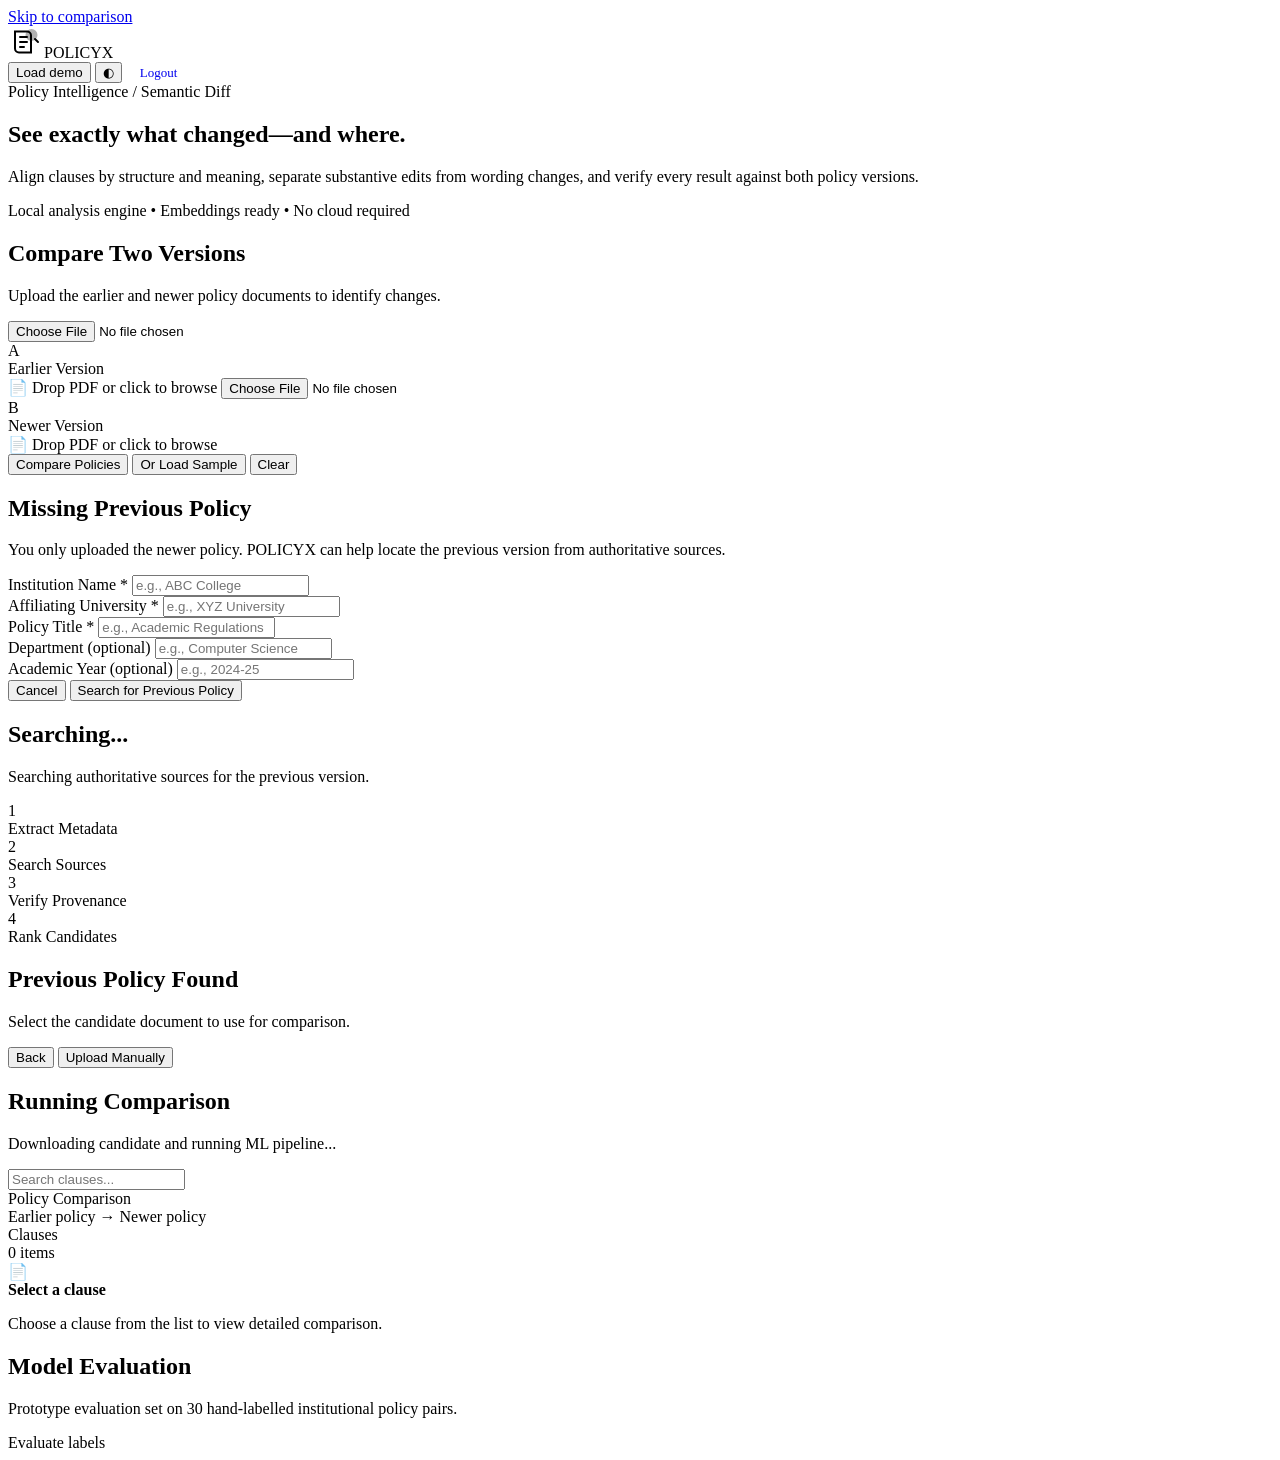
==== frontend/templates/index.html @ 413b100c "Initial commit: Institution Policy Comparison Assistant" ====
<!doctype html>
<html lang="en" data-theme="light">
<head>
<meta charset="utf-8">
<meta name="viewport" content="width=device-width,initial-scale=1">
<title>POLICYX — Institutional Policy Intelligence</title>
<link rel="preconnect" href="https://api.fontshare.com">
<link href="https://api.fontshare.com/v2/css?f[]=satoshi@400,500,700&f[]=general-sans@500,600,700&display=swap" rel="stylesheet">
<link rel="stylesheet" href="{{ url_for('static', filename='style.css') }}">
</head>
<body>
<a class="skip" href="#content">Skip to comparison</a>

<!-- ============================================================================
     HEADER — Premium Brand & Actions
     ============================================================================ -->
<header>
<div class="header-content">
<div class="brand">
<svg class="mark" aria-label="POLICYX" viewBox="0 0 32 32" fill="none" width="32" height="32">
<path d="M7 5.5h12a4 4 0 0 1 4 4v17H11a4 4 0 0 1-4-4v-17Z" stroke="currentColor" stroke-width="2"/>
<path d="M12 11h7M12 16h7M12 21h4" stroke="currentColor" stroke-width="2" stroke-linecap="round"/>
<circle cx="23.5" cy="9" r="5" fill="currentColor" opacity="0.3" stroke="currentColor" stroke-width="2"/>
<path d="m27 13 3 3" stroke="currentColor" stroke-width="2" stroke-linecap="round"/>
</svg>
<span>POLICYX</span>
</div>
<div class="header-actions">
<button id="demo" class="btn btn-secondary">Load demo</button>
<button id="theme" class="icon-btn" aria-label="Switch color theme" title="Switch theme">◐</button>
<a href="/logout" class="btn btn-secondary" style="font-size:13px;padding:6px 14px;text-decoration:none">Logout</a>
</div>
</div>
</header>

<!-- ============================================================================
     MAIN CONTENT
     ============================================================================ -->
<main id="content">

<!-- Intro Section -->
<section class="intro">
<div class="eyebrow">Policy Intelligence / Semantic Diff</div>
<h1>See exactly what changed—and where.</h1>
<p>Align clauses by structure and meaning, separate substantive edits from wording changes, and verify every result against both policy versions.</p>
<div class="system-status">
<span class="status-dot"></span>
Local analysis engine • Embeddings ready • No cloud required
</div>
</section>

<!-- Upload Workspace -->
<section class="upload-workspace">
<div class="upload-header">
<h2>Compare Two Versions</h2>
<p>Upload the earlier and newer policy documents to identify changes.</p>
</div>

<div class="upload-shell">
<div class="upload-boxes">
<label class="upload" id="uploadA">
<input type="file" id="oldFile" accept=".pdf">
<div class="upload-label">A</div>
<div class="upload-label-text">Earlier Version</div>
<span class="upload-icon">📄</span>
<span class="upload-hint">Drop PDF or click to browse</span>
<span id="oldName" class="file-name"></span>
</label>

<label class="upload" id="uploadB">
<input type="file" id="newFile" accept=".pdf">
<div class="upload-label">B</div>
<div class="upload-label-text">Newer Version</div>
<span class="upload-icon">📄</span>
<span class="upload-hint">Drop PDF or click to browse</span>
<span id="newName" class="file-name"></span>
</label>
</div>
</div>

<div class="action-stack">
<button id="compare" class="btn btn-primary">Compare Policies</button>
<button id="demo-alt" class="btn btn-secondary">Or Load Sample</button>
<button id="clear" class="btn btn-ghost">Clear</button>
</div>
</section>

<div id="notice" class="notice" role="status" aria-live="polite"></div>

<!-- ============================================================================
     INVESTIGATION MODE — Missing Previous Policy Dialog
     ============================================================================ -->
<div id="investigation-overlay" class="investigation-overlay hidden">
  <div class="investigation-dialog">
    
    <!-- Step 1: Two Questions -->
    <div id="inv-step-questions" class="inv-step">
      <div class="inv-header">
        <h2>Missing Previous Policy</h2>
        <p>You only uploaded the newer policy. POLICYX can help locate the previous version from authoritative sources.</p>
      </div>

      <div class="inv-body">
        <div class="inv-form-group">
          <label for="inv-institution">Institution Name *</label>
          <input type="text" id="inv-institution" placeholder="e.g., ABC College" required>
        </div>

        <div class="inv-form-group">
          <label for="inv-university">Affiliating University *</label>
          <input type="text" id="inv-university" placeholder="e.g., XYZ University" required>
        </div>

        <div class="inv-form-group">
          <label for="inv-policy-title">Policy Title *</label>
          <input type="text" id="inv-policy-title" placeholder="e.g., Academic Regulations" required>
        </div>

        <div class="inv-form-row">
          <div class="inv-form-group">
            <label for="inv-department">Department <span class="optional">(optional)</span></label>
            <input type="text" id="inv-department" placeholder="e.g., Computer Science">
          </div>

          <div class="inv-form-group">
            <label for="inv-year">Academic Year <span class="optional">(optional)</span></label>
            <input type="text" id="inv-year" placeholder="e.g., 2024-25">
          </div>
        </div>
      </div>

      <div class="inv-footer">
        <button id="inv-cancel-btn" class="btn btn-ghost">Cancel</button>
        <button id="inv-search-btn" class="btn btn-primary">Search for Previous Policy</button>
      </div>
    </div>

    <!-- Step 2: Progress -->
    <div id="inv-step-progress" class="inv-step hidden">
      <div class="inv-header">
        <h2>Searching...</h2>
        <p id="inv-progress-status">Searching authoritative sources for the previous version.</p>
      </div>

      <div class="inv-body">
        <div class="inv-progress-steps">
          <div class="inv-progress-step" data-state="idle">
            <div class="inv-progress-icon">1</div>
            <div class="inv-progress-label">Extract Metadata</div>
          </div>
          <div class="inv-progress-step" data-state="idle">
            <div class="inv-progress-icon">2</div>
            <div class="inv-progress-label">Search Sources</div>
          </div>
          <div class="inv-progress-step" data-state="idle">
            <div class="inv-progress-icon">3</div>
            <div class="inv-progress-label">Verify Provenance</div>
          </div>
          <div class="inv-progress-step" data-state="idle">
            <div class="inv-progress-icon">4</div>
            <div class="inv-progress-label">Rank Candidates</div>
          </div>
        </div>
      </div>
    </div>

    <!-- Step 3: Candidate Selection -->
    <div id="inv-step-candidates" class="inv-step hidden">
      <div class="inv-header">
        <h2>Previous Policy Found</h2>
        <p>Select the candidate document to use for comparison.</p>
      </div>

      <div class="inv-body">
        <div id="inv-candidates-list" class="inv-candidates-list">
          <!-- Populated by JS -->
        </div>
      </div>

      <div class="inv-footer">
        <button id="inv-back-btn" class="btn btn-ghost">Back</button>
        <button id="inv-manual-btn" class="btn btn-secondary">Upload Manually</button>
      </div>
    </div>

    <!-- Step 4: Final Progress (Download + Compare) -->
    <div id="inv-step-comparing" class="inv-step hidden">
      <div class="inv-header">
        <h2>Running Comparison</h2>
        <p id="inv-compare-status">Downloading candidate and running ML pipeline...</p>
      </div>

      <div class="inv-body">
        <div class="inv-spinner-large"></div>
      </div>
    </div>

  </div>
</div>

<!-- Stats Section -->
<section id="stats" class="stats" aria-label="Comparison statistics"></section>

<!-- Toolbar -->
<section id="toolbar" class="toolbar hidden">
<div id="filters" class="filters" aria-label="Filter changes"></div>
<input id="search" class="search" type="search" placeholder="Search clauses..." aria-label="Search changes">
</section>

<!-- Comparison Results -->
<section id="results-wrapper" class="comparison-section hidden">
<div class="comparison-header">
<div class="comparison-title">Policy Comparison</div>
<div class="comparison-meta">
<span id="oldHead">Earlier policy</span> → <span id="newHead">Newer policy</span>
</div>
</div>

<div class="comparison-workspace">
<!-- Clause Navigator Sidebar -->
<aside class="clause-navigator">
<div class="navigator-header">
<div class="navigator-title">Clauses</div>
<div class="navigator-count"><span id="clause-count">0</span> items</div>
</div>
<div id="clause-list" class="clause-list" role="listbox" aria-label="Clause navigation">
<!-- Populated by JS -->
</div>
</aside>

<!-- Main Comparison View -->
<main class="comparison-main">
<div id="clause-detail" class="clause-detail">
<div class="empty-state">
<div class="empty-state-graphic">📄</div>
<b>Select a clause</b>
<p>Choose a clause from the list to view detailed comparison.</p>
</div>
</div>
</main>
</div>
</section>

<!-- Evaluation Section -->
<section class="eval">
<h2>Model Evaluation</h2>
<p>Prototype evaluation set on 30 hand-labelled institutional policy pairs.</p>
<div id="evalResult" class="eval-result"></div>
<label class="btn btn-secondary">
Evaluate labels
<input id="evalFile" type="file" accept=".csv" hidden>
</label>
</section>

</main>

<!-- ============================================================================
     JAVASCRIPT — Premium Frontend Logic
     ============================================================================ -->
<script>
let data = null, active = 'all', selectedClauseIndex = null;
const $ = s => document.querySelector(s);
const esc = s => (s ?? '').replace(/[&<>"']/g, c => ({'&':'&amp;','<':'&lt;','>':'&gt;','"':'&quot;',"'":'&#39;'}[c]));

function setNotice(msg, type = 'ok') {
  const n = $('#notice');
  n.textContent = msg;
  n.className = 'notice show ' + type;
  if (type !== 'loading') setTimeout(() => n.classList.remove('show'), 4000);
}

function showStats() {
  const labels = [['substantive','Substantive'],['wording_only','Wording only'],['added','Added'],['removed','Removed'],['unchanged','Unchanged']];
  $('#stats').innerHTML = labels.map(([k,l]) => `<div class="stat"><div class="stat-value">${data?.stats?.[k]||0}</div><div class="stat-label">${l}</div></div>`).join('');
  $('#stats').classList.remove('hidden');
}

function showFilters() {
  const fs = [['all','All'],['substantive','Substantive'],['wording_only','Wording only'],['added','Added'],['removed','Removed'],['unchanged','Unchanged']];
  $('#filters').innerHTML = fs.map(([k,l]) => `<button class="chip ${active===k?'active':''}" data-filter="${k}">${l}</button>`).join('');
  document.querySelectorAll('[data-filter]').forEach(b => {b.onclick = () => {active = b.dataset.filter; showFilters(); renderNavigator();}});
}

function renderNavigator() {
  if (!data) return;
  let rows = data.rows;
  if (active !== 'all') rows = rows.filter(r => r.change_type === active);
  const q = $('#search').value.toLowerCase();
  if (q) rows = rows.filter(r => `${r.heading_a} ${r.heading_b} ${r.text_a} ${r.text_b}`.toLowerCase().includes(q));
  
  $('#clause-count').textContent = rows.length;
  
  $('#clause-list').innerHTML = rows.map((r, i) => {
    const type = r.change_type === 'wording_only' ? 'wording_only' : r.change_type;
    const isSelected = selectedClauseIndex === i;
    const badge_label = type === 'wording_only' ? 'WO' : type[0].toUpperCase();
    return `<div class="clause-item ${isSelected ? 'active' : ''}" data-index="${i}" role="option" aria-selected="${isSelected}">
      <div class="clause-item-header">
        <span class="clause-badge ${type}">${badge_label}</span>
        <span class="clause-title">${esc(r.heading_a || 'Unnamed')}</span>
      </div>
      <div class="clause-meta-nav">${r.match_score ? `Match ${r.match_score}%` : ''}</div>
    </div>`;
  }).join('');
  
  document.querySelectorAll('.clause-item').forEach((el, i) => {
    el.onclick = () => selectClause(i);
  });
}

function selectClause(index) {
  let rows = data.rows;
  if (active !== 'all') rows = rows.filter(r => r.change_type === active);
  const q = $('#search').value.toLowerCase();
  if (q) rows = rows.filter(r => `${r.heading_a} ${r.heading_b} ${r.text_a} ${r.text_b}`.toLowerCase().includes(q));
  
  const row = rows[index];
  if (!row) return;
  
  selectedClauseIndex = index;
  renderNavigator();
  renderClauseDetail(row);
}

function renderClauseDetail(r) {
  const type = r.change_type === 'wording_only' ? 'wording_only' : r.change_type;
  const badge_label = type === 'wording_only' ? 'Wording only' : (type.charAt(0).toUpperCase() + type.slice(1));
  const score_html = r.match_score ? `<div class="detail-meta">Match score: ${r.match_score}%</div>` : '';
  
  let detailHtml = `<div class="clause-detail-content">
    <div class="detail-header">
      <h2>${esc(r.heading_a || 'Unnamed Clause')}</h2>
      <span class="badge ${type}">${badge_label}</span>
    </div>
    ${score_html}
    ${r.summary ? `<div class="detail-summary"><strong>Change:</strong> ${esc(r.summary)}</div>` : ''}
  `;
  
  // Two-column view for matched pairs, single view for added/removed
  if (r.text_a && r.text_b) {
    detailHtml += `
    <div class="detail-comparison">
      <div class="detail-pane">
        <div class="detail-pane-header">Earlier Policy</div>
        <div class="detail-pane-meta">${esc(r.doc_a || 'Version A')} • Page ${r.page_a}</div>
        <div class="detail-clause-text">${esc(r.text_a)}</div>
      </div>
      <div class="detail-pane">
        <div class="detail-pane-header">Newer Policy</div>
        <div class="detail-pane-meta">${esc(r.doc_b || 'Version B')} • Page ${r.page_b || 'N/A'}</div>
        <div class="detail-clause-text">${esc(r.text_b)}</div>
      </div>
    </div>
    `;
  } else if (r.text_a && !r.text_b) {
    detailHtml += `
    <div class="detail-removed">
      <div class="detail-pane-header">Removed from Newer Version</div>
      <div class="detail-pane-meta">${esc(r.doc_a || 'Version A')} • Page ${r.page_a}</div>
      <div class="detail-clause-text">${esc(r.text_a)}</div>
    </div>
    `;
  } else if (!r.text_a && r.text_b) {
    detailHtml += `
    <div class="detail-added">
      <div class="detail-pane-header">Added in Newer Version</div>
      <div class="detail-pane-meta">${esc(r.doc_b || 'Version B')} • Page ${r.page_b || 'N/A'}</div>
      <div class="detail-clause-text">${esc(r.text_b)}</div>
    </div>
    `;
  }
  
  if (r.signals?.length) {
    detailHtml += `<div class="detail-signals">
      <div class="signals-title">Detected Signals</div>
      ${r.signals.map(s => `<div class="signal-item"><span class="signal-type">${esc(s.type)}</span>: ${esc(s.desc)}</div>`).join('')}
    </div>`;
  }
  
  detailHtml += `</div>`;
  
  $('#clause-detail').innerHTML = detailHtml;
}

function load(d) {
  data = d;
  active = 'all';
  selectedClauseIndex = null;
  $('#oldHead').textContent = d.stats.doc_a_name;
  $('#newHead').textContent = d.stats.doc_b_name;
  $('#results-wrapper').classList.remove('hidden');
  $('#toolbar').classList.remove('hidden');
  showStats();
  showFilters();
  renderNavigator();
  if (data.rows.length > 0) selectClause(0);
  setNotice(`Compared: ${d.stats.doc_a_name} vs ${d.stats.doc_b_name}`, 'ok');
  document.querySelector('html').scrollIntoView({behavior: 'smooth'});
}

$('#oldFile').onchange = e => $('#oldName').textContent = e.target.files[0]?.name || '';
$('#newFile').onchange = e => $('#newName').textContent = e.target.files[0]?.name || '';

$('#clear').onclick = () => {
  data = null;
  selectedClauseIndex = null;
  $('#oldFile').value = $('#newFile').value = '';
  $('#oldName').textContent = $('#newName').textContent = '';
  $('#stats').classList.add('hidden');
  $('#toolbar').classList.add('hidden');
  $('#results-wrapper').classList.add('hidden');
  setNotice('', 'ok');
};

$('#compare').onclick = async () => {
  const a = $('#oldFile').files[0], b = $('#newFile').files[0];
  if (!a || !b) return setNotice('Select both policy versions first.', 'error');
  const btn = $('#compare');
  btn.disabled = true;
  btn.textContent = 'Comparing…';
  setNotice('Analyzing policies...', 'loading');
  try {
    const f = new FormData();
    f.append('policy_a', a);
    f.append('policy_b', b);
    const r = await fetch('/compare', {method:'POST', body:f});
    const d = await r.json();
    if (!r.ok) throw new Error(d.error || 'Comparison failed');
    load(d);
  } catch(e) {
    setNotice('Error: ' + e.message, 'error');
  } finally {
    btn.disabled = false;
    btn.textContent = 'Compare Policies';
  }
};

$('#demo').onclick = $('#demo-alt').onclick = async () => {
  const btn = $('#demo');
  btn.disabled = true;
  btn.textContent = 'Loading…';
  setNotice('Loading sample policies...', 'loading');
  try {
    const r = await fetch('/sample');
    const d = await r.json();
    if (!r.ok) throw new Error('Failed to load');
    load(d);
  } catch(e) {
    setNotice('Error: ' + e.message, 'error');
  } finally {
    btn.disabled = false;
    btn.textContent = 'Load demo';
  }
};

$('#search').oninput = renderNavigator;

let theme = matchMedia('(prefers-color-scheme:dark)').matches ? 'dark' : 'light';
document.documentElement.dataset.theme = theme;
$('#theme').onclick = () => {
  theme = theme === 'dark' ? 'light' : 'dark';
  document.documentElement.dataset.theme = theme;
};

// ═══════════════════════════════════════════════════════════════════════════
// INVESTIGATION MODE
// ═══════════════════════════════════════════════════════════════════════════

let invSessionId = null;
let invCandidates = [];

// Show investigation dialog when user clicks Compare with only one PDF uploaded
document.getElementById('compare').addEventListener('click', async () => {
  const oldFile = document.getElementById('oldFile').files[0];
  const newFile = document.getElementById('newFile').files[0];

  // Normal two-PDF flow
  if (oldFile && newFile) {
    await runComparison();
    return;
  }

  // Investigation mode — only newFile
  if (!oldFile && newFile) {
    showInvestigationDialog(newFile);
    return;
  }

  // Error: no files or only oldFile
  if (!oldFile && !newFile) {
    showNotice('Please upload at least the newer policy PDF.', 'error');
    return;
  }

  if (oldFile && !newFile) {
    showNotice('Please upload the newer policy as well, or use investigation mode.', 'error');
    return;
  }
});

function showInvestigationDialog(newerFile) {
  invSessionId = null;
  invCandidates = [];

  // Upload the newer file to start investigation session
  const fd = new FormData();
  fd.append('newer_policy', newerFile);

  fetch('/investigate/start', { method: 'POST', body: fd })
    .then(r => r.json())
    .then(data => {
      if (data.ok) {
        invSessionId = data.session_id;
        document.getElementById('investigation-overlay').classList.remove('hidden');
        showInvStep('questions');
      } else {
        showNotice(data.error || 'Failed to start investigation.', 'error');
      }
    })
    .catch(() => showNotice('Network error starting investigation.', 'error'));
}

function showInvStep(step) {
  document.querySelectorAll('.inv-step').forEach(s => s.classList.add('hidden'));
  if (step === 'questions')  document.getElementById('inv-step-questions').classList.remove('hidden');
  if (step === 'progress')   document.getElementById('inv-step-progress').classList.remove('hidden');
  if (step === 'candidates') document.getElementById('inv-step-candidates').classList.remove('hidden');
  if (step === 'comparing')  document.getElementById('inv-step-comparing').classList.remove('hidden');
}

function closeInvestigation() {
  if (invSessionId) {
    fetch('/investigate/cancel', {
      method: 'POST',
      headers: { 'Content-Type': 'application/json' },
      body: JSON.stringify({ session_id: invSessionId }),
    });
  }
  document.getElementById('investigation-overlay').classList.add('hidden');
  invSessionId = null;
  invCandidates = [];
}

document.getElementById('inv-cancel-btn').addEventListener('click', closeInvestigation);
document.getElementById('inv-manual-btn').addEventListener('click', closeInvestigation);

document.getElementById('inv-search-btn').addEventListener('click', async () => {
  const institution = document.getElementById('inv-institution').value.trim();
  const university  = document.getElementById('inv-university').value.trim();
  const policyTitle = document.getElementById('inv-policy-title').value.trim();
  const department  = document.getElementById('inv-department').value.trim();
  const year        = document.getElementById('inv-year').value.trim();

  if (!institution || !university || !policyTitle) {
    alert('Institution, University, and Policy Title are required.');
    return;
  }

  showInvStep('progress');
  updateInvProgress(1, 'active');

  try {
    const res = await fetch('/investigate/context', {
      method: 'POST',
      headers: { 'Content-Type': 'application/json' },
      body: JSON.stringify({
        session_id: invSessionId,
        institution_name: institution,
        affiliating_university: university,
        policy_title: policyTitle,
        department,
        academic_year: year,
      }),
    });

    const data = await res.json();

    if (!data.ok) {
      showNotice(data.error || 'Search failed.', 'error');
      closeInvestigation();
      return;
    }

    // All steps complete
    updateInvProgress(1, 'done');
    updateInvProgress(2, 'done');
    updateInvProgress(3, 'done');
    updateInvProgress(4, 'done');

    invCandidates = data.candidates || [];

    if (invCandidates.length === 0) {
      showNotice('No candidates found. Please upload the previous policy manually.', 'warning');
      closeInvestigation();
      return;
    }

    // Show candidates
    showInvStep('candidates');
    renderCandidates(invCandidates);

  } catch (err) {
    showNotice('Network error during search.', 'error');
    closeInvestigation();
  }
});

function updateInvProgress(stepNum, state) {
  const steps = document.querySelectorAll('.inv-progress-step');
  if (steps[stepNum - 1]) {
    steps[stepNum - 1].dataset.state = state;
  }
}

function renderCandidates(candidates) {
  const list = document.getElementById('inv-candidates-list');
  list.innerHTML = '';

  candidates.forEach((c, idx) => {
    const card = document.createElement('div');
    card.className = 'inv-candidate-card';
    card.innerHTML = `
      <div class="inv-candidate-header">
        <div class="inv-candidate-title">${escapeHtml(c.document_title || 'Untitled')}</div>
        <span class="inv-badge inv-badge-${provenanceBadgeClass(c.provenance_status)}">${c.provenance_status || 'UNVERIFIED'}</span>
      </div>
      <div class="inv-candidate-body">
        <div class="inv-candidate-row"><strong>Source:</strong> <a href="${escapeHtml(c.source_url)}" target="_blank" rel="noopener">${escapeHtml(c.source_domain)}</a></div>
        <div class="inv-candidate-row"><strong>Type:</strong> ${escapeHtml(c.source_type)}</div>
        ${c.source_verification && c.source_verification.signals ? `
          <details class="inv-candidate-signals">
            <summary>Provenance Signals (${c.source_verification.signals.length})</summary>
            <ul>
              ${c.source_verification.signals.map(s => `<li>${escapeHtml(s)}</li>`).join('')}
            </ul>
          </details>
        ` : ''}
      </div>
      <div class="inv-candidate-footer">
        <button class="btn btn-primary btn-sm inv-use-btn" data-idx="${idx}">Use This Policy</button>
      </div>
    `;
    list.appendChild(card);
  });

  // Attach click handlers
  document.querySelectorAll('.inv-use-btn').forEach(btn => {
    btn.addEventListener('click', () => confirmCandidate(parseInt(btn.dataset.idx)));
  });
}

function provenanceBadgeClass(status) {
  if (status === 'VERIFIED_PROVENANCE') return 'verified';
  if (status === 'STRONG_PROVENANCE')   return 'strong';
  if (status === 'LIMITED_PROVENANCE')  return 'limited';
  return 'unverified';
}

async function confirmCandidate(idx) {
  showInvStep('comparing');

  try {
    const res = await fetch('/investigate/confirm', {
      method: 'POST',
      headers: { 'Content-Type': 'application/json' },
      body: JSON.stringify({
        session_id: invSessionId,
        candidate_index: idx,
      }),
    });

    const data = await res.json();

    if (!data.ok) {
      showNotice(data.error || 'Comparison failed.', 'error');
      closeInvestigation();
      return;
    }

    // Success — display results
    closeInvestigation();
    displayResults(data.stats, data.rows);
    showNotice('Comparison complete! Previous policy discovered and verified.', 'success');

  } catch (err) {
    showNotice('Network error during comparison.', 'error');
    closeInvestigation();
  }
}

function escapeHtml(text) {
  const div = document.createElement('div');
  div.textContent = text;
  return div.innerHTML;
}

</script>

</body>
</html>
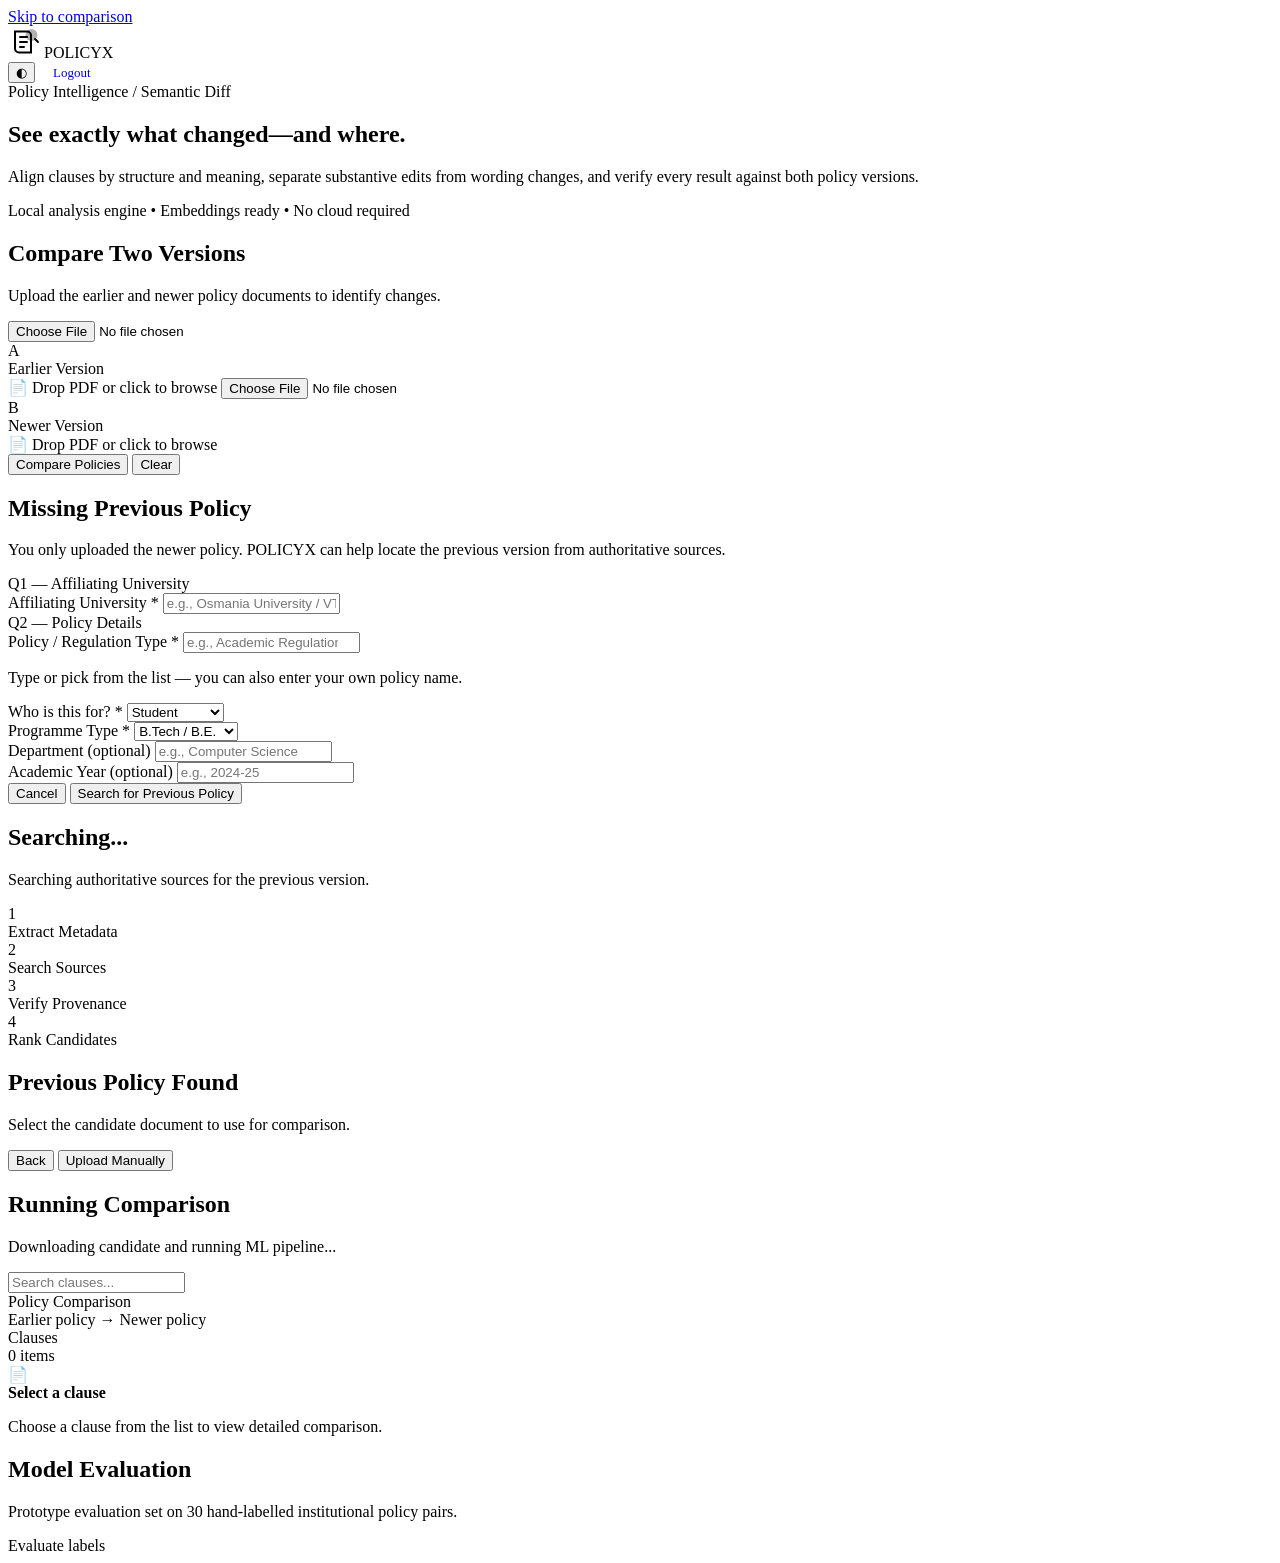
==== commit 4040952a: "updated Ai model" ====
--- a/frontend/templates/index.html
+++ b/frontend/templates/index.html
@@ -6,7 +6,7 @@
 <title>POLICYX — Institutional Policy Intelligence</title>
 <link rel="preconnect" href="https://api.fontshare.com">
 <link href="https://api.fontshare.com/v2/css?f[]=satoshi@400,500,700&f[]=general-sans@500,600,700&display=swap" rel="stylesheet">
-<link rel="stylesheet" href="{{ url_for('static', filename='style.css') }}">
+<link rel="stylesheet" href="{{ url_for('static', filename='style.css') }}?v=20261003_v2">
 </head>
 <body>
 <a class="skip" href="#content">Skip to comparison</a>
@@ -26,7 +26,6 @@
 <span>POLICYX</span>
 </div>
 <div class="header-actions">
-<button id="demo" class="btn btn-secondary">Load demo</button>
 <button id="theme" class="icon-btn" aria-label="Switch color theme" title="Switch theme">◐</button>
 <a href="/logout" class="btn btn-secondary" style="font-size:13px;padding:6px 14px;text-decoration:none">Logout</a>
 </div>
@@ -80,7 +79,6 @@
 
 <div class="action-stack">
 <button id="compare" class="btn btn-primary">Compare Policies</button>
-<button id="demo-alt" class="btn btn-secondary">Or Load Sample</button>
 <button id="clear" class="btn btn-ghost">Clear</button>
 </div>
 </section>
@@ -101,32 +99,84 @@
       </div>
 
       <div class="inv-body">
-        <div class="inv-form-group">
-          <label for="inv-institution">Institution Name *</label>
-          <input type="text" id="inv-institution" placeholder="e.g., ABC College" required>
-        </div>
-
-        <div class="inv-form-group">
-          <label for="inv-university">Affiliating University *</label>
-          <input type="text" id="inv-university" placeholder="e.g., XYZ University" required>
-        </div>
-
-        <div class="inv-form-group">
-          <label for="inv-policy-title">Policy Title *</label>
-          <input type="text" id="inv-policy-title" placeholder="e.g., Academic Regulations" required>
-        </div>
-
-        <div class="inv-form-row">
+
+        <!-- Q1 Block: University / Institution -->
+        <div class="inv-question-block">
+          <div class="inv-question-label">Q1 — Affiliating University</div>
           <div class="inv-form-group">
-            <label for="inv-department">Department <span class="optional">(optional)</span></label>
-            <input type="text" id="inv-department" placeholder="e.g., Computer Science">
-          </div>
-
-          <div class="inv-form-group">
-            <label for="inv-year">Academic Year <span class="optional">(optional)</span></label>
-            <input type="text" id="inv-year" placeholder="e.g., 2024-25">
+            <label for="inv-university">Affiliating University *</label>
+            <input type="text" id="inv-university" placeholder="e.g., Osmania University / VTU / Anna University" required>
+            <input type="hidden" id="inv-institution" value="">
           </div>
         </div>
+
+        <!-- Q2 Block: Policy Details -->
+        <div class="inv-question-block">
+          <div class="inv-question-label">Q2 — Policy Details</div>
+          <div class="inv-form-group">
+            <label for="inv-policy-title">Policy / Regulation Type *</label>
+            <input type="text" id="inv-policy-title"
+                   placeholder="e.g., Academic Regulations"
+                   list="policy-datalist"
+                   autocomplete="off" required>
+            <datalist id="policy-datalist">
+              <option value="Academic Regulations (CBCS / General)">
+              <option value="Examination Rules & Grading System">
+              <option value="Attendance & Condonation Policy">
+              <option value="Credit System & Promotion Rules">
+              <option value="Placement & Internship Mandate">
+              <option value="Admission Policy & Eligibility">
+              <option value="Code of Conduct & Disciplinary Policy">
+              <option value="Prevention of Malpractice & Unfair Means">
+              <option value="Library Rules & Borrowing Limit">
+              <option value="Fee Structure & Refund Rules">
+              <option value="Hostel & Campus Residence Rules">
+              <option value="Scholarship & Financial Aid Policy">
+              <option value="Research, M.Tech & Ph.D Regulations">
+              <option value="Syllabus & Curriculum Regulations">
+            </datalist>
+            <p class="inv-hint">Type or pick from the list — you can also enter your own policy name.</p>
+          </div>
+
+          <div class="inv-form-row">
+            <div class="inv-form-group">
+              <label for="inv-role">Who is this for? *</label>
+              <select id="inv-role">
+                <option value="student" selected>Student</option>
+                <option value="faculty">Faculty</option>
+                <option value="staff">Staff</option>
+                <option value="all">All (General)</option>
+              </select>
+            </div>
+            <div class="inv-form-group">
+              <label for="inv-programme">Programme Type *</label>
+              <select id="inv-programme">
+                <option value="B.Tech" selected>B.Tech / B.E.</option>
+                <option value="M.Tech">M.Tech / M.E.</option>
+                <option value="MBA">MBA</option>
+                <option value="MCA">MCA</option>
+                <option value="BCA">BCA</option>
+                <option value="B.Sc">B.Sc</option>
+                <option value="M.Sc">M.Sc</option>
+                <option value="PhD">Ph.D</option>
+                <option value="Diploma">Diploma</option>
+                <option value="General">General / All</option>
+              </select>
+            </div>
+          </div>
+
+          <div class="inv-form-row">
+            <div class="inv-form-group">
+              <label for="inv-department">Department <span class="optional">(optional)</span></label>
+              <input type="text" id="inv-department" placeholder="e.g., Computer Science">
+            </div>
+            <div class="inv-form-group">
+              <label for="inv-year">Academic Year <span class="optional">(optional)</span></label>
+              <input type="text" id="inv-year" placeholder="e.g., 2024-25">
+            </div>
+          </div>
+        </div>
+
       </div>
 
       <div class="inv-footer">
@@ -333,7 +383,13 @@
       <span class="badge ${type}">${badge_label}</span>
     </div>
     ${score_html}
-    ${r.summary ? `<div class="detail-summary"><strong>Change:</strong> ${esc(r.summary)}</div>` : ''}
+    ${r.summary ? `
+    <div class="detail-summary-card">
+      <div class="summary-badge-bar">
+        <span class="summary-badge-pill">🤖 AI Summary (${(r.provider || 'Groq').toUpperCase()})</span>
+      </div>
+      <p class="summary-text-content">${esc(r.summary)}</p>
+    </div>` : ''}
   `;
   
   // Two-column view for matched pairs, single view for added/removed
@@ -435,24 +491,6 @@
   }
 };
 
-$('#demo').onclick = $('#demo-alt').onclick = async () => {
-  const btn = $('#demo');
-  btn.disabled = true;
-  btn.textContent = 'Loading…';
-  setNotice('Loading sample policies...', 'loading');
-  try {
-    const r = await fetch('/sample');
-    const d = await r.json();
-    if (!r.ok) throw new Error('Failed to load');
-    load(d);
-  } catch(e) {
-    setNotice('Error: ' + e.message, 'error');
-  } finally {
-    btn.disabled = false;
-    btn.textContent = 'Load demo';
-  }
-};
-
 $('#search').oninput = renderNavigator;
 
 let theme = matchMedia('(prefers-color-scheme:dark)').matches ? 'dark' : 'light';
@@ -545,14 +583,16 @@
 document.getElementById('inv-manual-btn').addEventListener('click', closeInvestigation);
 
 document.getElementById('inv-search-btn').addEventListener('click', async () => {
-  const institution = document.getElementById('inv-institution').value.trim();
   const university  = document.getElementById('inv-university').value.trim();
-  const policyTitle = document.getElementById('inv-policy-title').value.trim();
+  const institution = university; // Auto-fill institution from university name
+  const policyTitle = document.getElementById('inv-policy-title').value;
+  const role        = document.getElementById('inv-role').value;
+  const programme   = document.getElementById('inv-programme').value;
   const department  = document.getElementById('inv-department').value.trim();
   const year        = document.getElementById('inv-year').value.trim();
 
-  if (!institution || !university || !policyTitle) {
-    alert('Institution, University, and Policy Title are required.');
+  if (!university || !policyTitle) {
+    alert('University Name and Policy Type are required.');
     return;
   }
 
@@ -568,6 +608,8 @@
         institution_name: institution,
         affiliating_university: university,
         policy_title: policyTitle,
+        role: role,
+        programme: programme,
         department,
         academic_year: year,
       }),
@@ -679,8 +721,8 @@
 
     // Success — display results
     closeInvestigation();
-    displayResults(data.stats, data.rows);
-    showNotice('Comparison complete! Previous policy discovered and verified.', 'success');
+    renderResults(data);
+    setNotice('Comparison complete! Discovered previous policy verified.', 'ok');
 
   } catch (err) {
     showNotice('Network error during comparison.', 'error');
